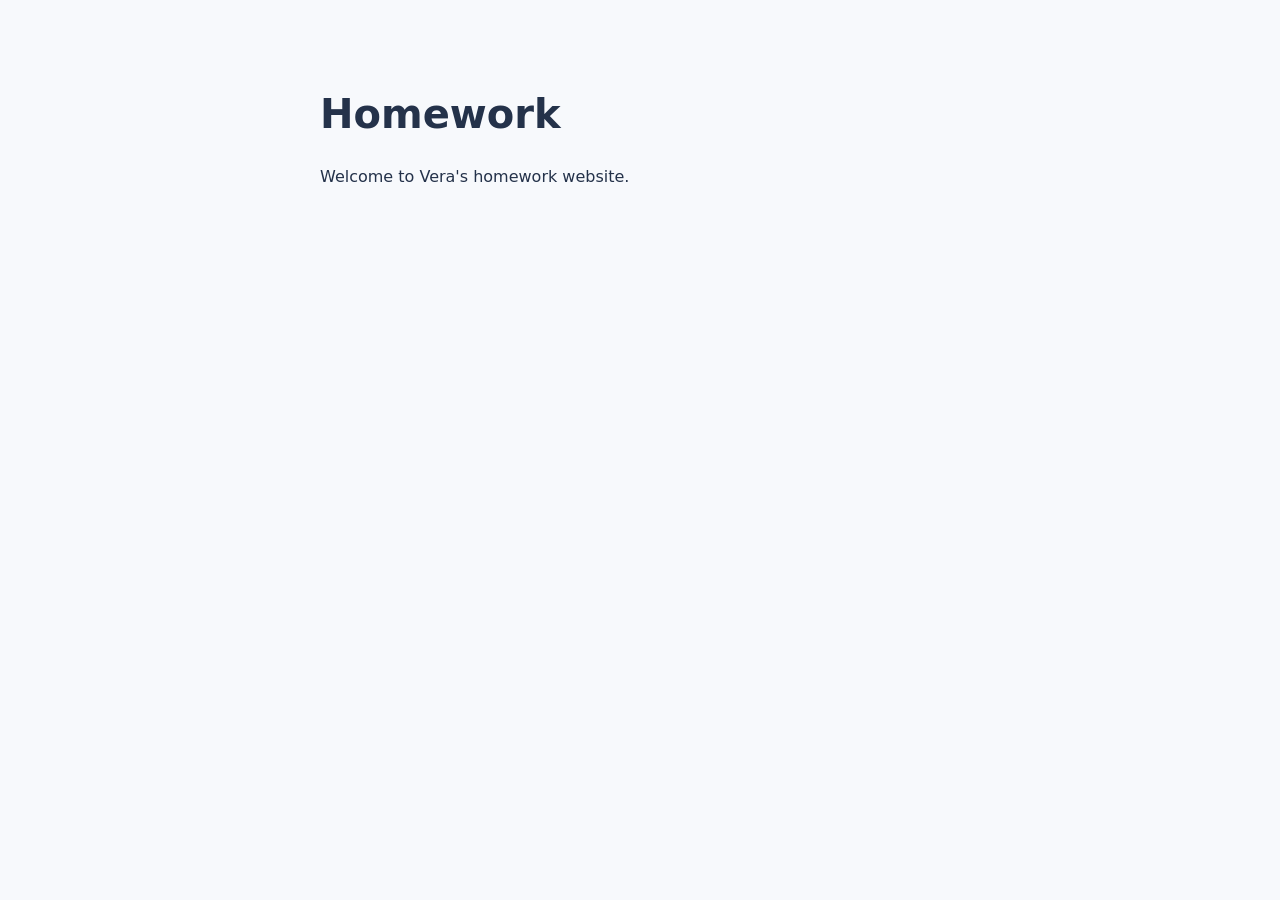
==== index.html @ b20e809d "Initialize static site for GitHub Pages" ====
<!doctype html>
<html lang="en">
  <head>
    <meta charset="utf-8">
    <meta name="viewport" content="width=device-width, initial-scale=1">
    <title>Homework</title>
    <style>
      body { margin: 0; padding: 4rem 1.5rem; font-family: system-ui, sans-serif; color: #24324a; background: #f7f9fc; }
      main { max-width: 40rem; margin: 0 auto; }
      h1 { font-size: 2.5rem; }
      p { line-height: 1.6; }
    </style>
  </head>
  <body>
    <main>
      <h1>Homework</h1>
      <p>Welcome to Vera's homework website.</p>
    </main>
  </body>
</html>
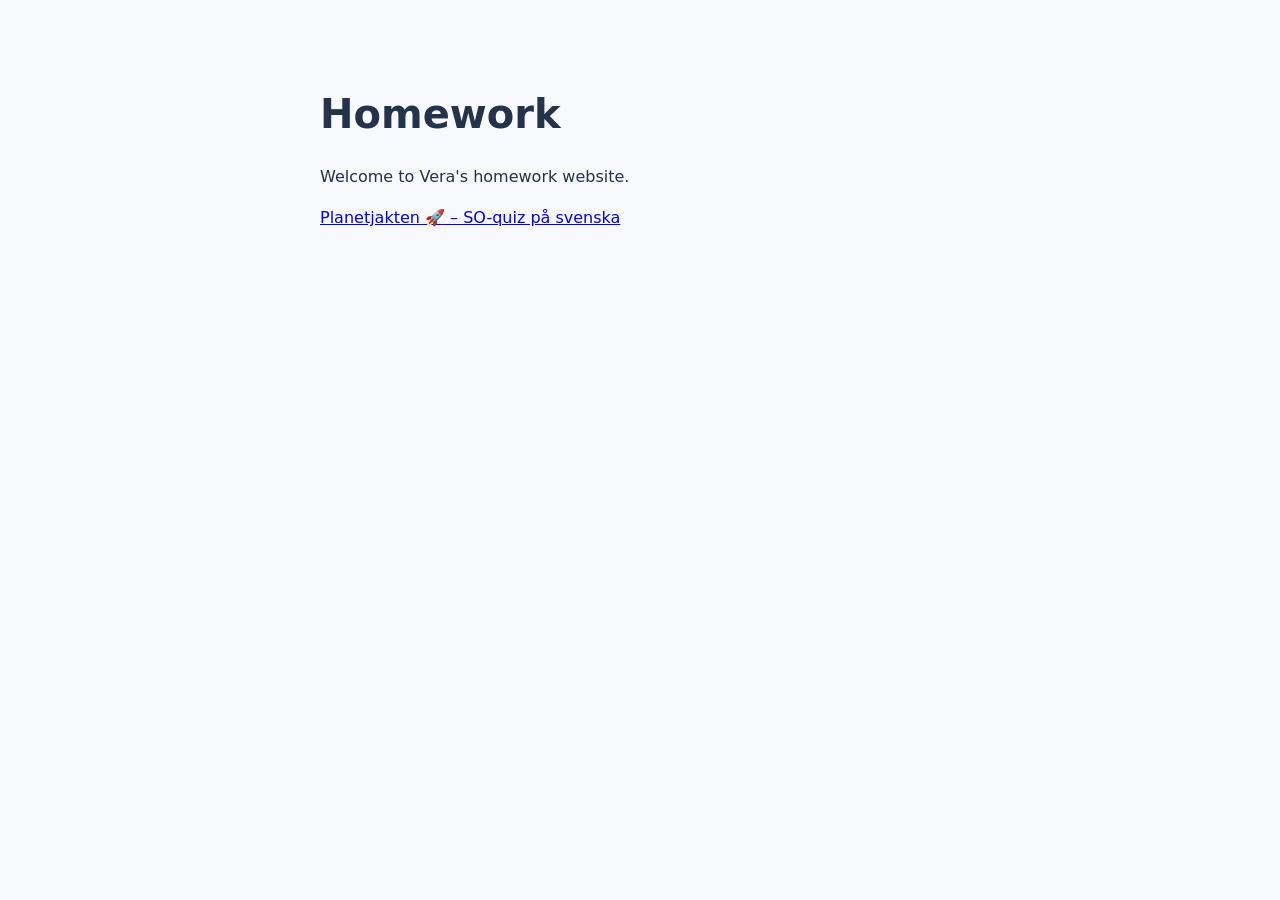
==== commit 067d8a73: "Publish Planetjakten quiz under webquiz" ====
--- a/index.html
+++ b/index.html
@@ -15,6 +15,7 @@
     <main>
       <h1>Homework</h1>
       <p>Welcome to Vera's homework website.</p>
+      <p><a href="webquiz/">Planetjakten 🚀 – SO-quiz på svenska</a></p>
     </main>
   </body>
 </html>
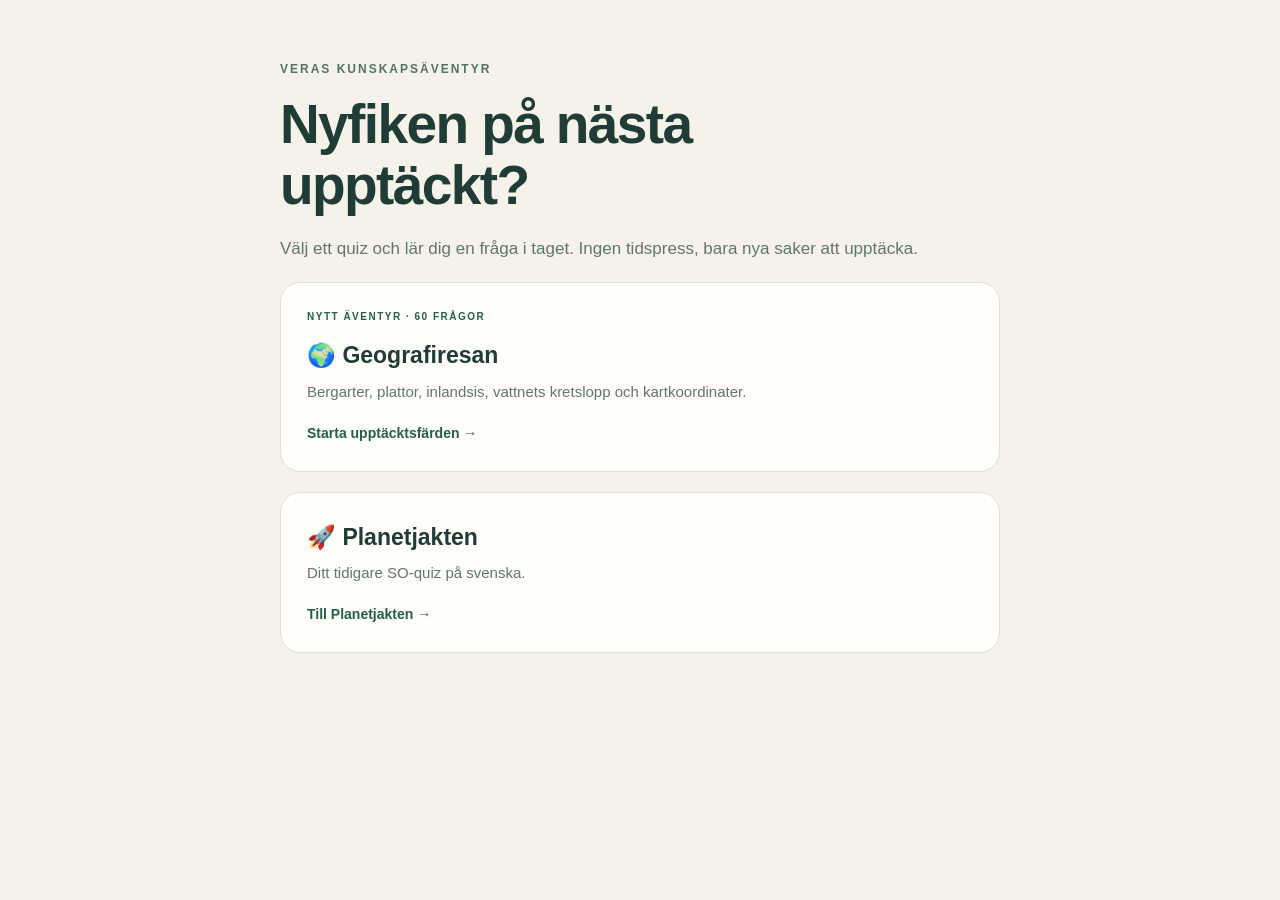
==== commit f9af1992: "Add Swedish geography adventure quiz with 60 questions" ====
--- a/index.html
+++ b/index.html
@@ -1,21 +1,2 @@
 <!doctype html>
-<html lang="en">
-  <head>
-    <meta charset="utf-8">
-    <meta name="viewport" content="width=device-width, initial-scale=1">
-    <title>Homework</title>
-    <style>
-      body { margin: 0; padding: 4rem 1.5rem; font-family: system-ui, sans-serif; color: #24324a; background: #f7f9fc; }
-      main { max-width: 40rem; margin: 0 auto; }
-      h1 { font-size: 2.5rem; }
-      p { line-height: 1.6; }
-    </style>
-  </head>
-  <body>
-    <main>
-      <h1>Homework</h1>
-      <p>Welcome to Vera's homework website.</p>
-      <p><a href="webquiz/">Planetjakten 🚀 – SO-quiz på svenska</a></p>
-    </main>
-  </body>
-</html>
+<html lang="sv"><head><meta charset="utf-8"><meta name="viewport" content="width=device-width,initial-scale=1"><title>Veras kunskapsäventyr</title><style>*{box-sizing:border-box}body{margin:0;padding:60px 22px;background:#f4f2e9;color:#203c36;font:17px/1.6 -apple-system,BlinkMacSystemFont,'Segoe UI',sans-serif}main{max-width:720px;margin:auto}.label{font-size:12px;letter-spacing:2px;color:#537461;font-weight:700}h1{font-size:clamp(36px,7vw,55px);line-height:1.1;letter-spacing:-1.6px;margin:15px 0 20px}p{color:#65756e}a{display:block;text-decoration:none;background:#fffef9;border:1px solid #dce0d5;border-radius:20px;padding:26px;margin-top:20px;color:inherit}a:hover{border-color:#235f4c}a:focus-visible{outline:3px solid #d99b35}h2{font-size:23px;margin:0 0 6px}a p{margin:0;font-size:15px}span{display:block;margin-top:18px;color:#235f4c;font-size:14px;font-weight:700}.new{font-size:10px;letter-spacing:1.5px;margin:0 0 12px}</style></head><body><main><div class="label">VERAS KUNSKAPSÄVENTYR</div><h1>Nyfiken på nästa<br>upptäckt?</h1><p>Välj ett quiz och lär dig en fråga i taget. Ingen tidspress, bara nya saker att upptäcka.</p><a href="geografiresan/"><span class="new">NYTT ÄVENTYR · 60 FRÅGOR</span><h2>🌍 Geografiresan</h2><p>Bergarter, plattor, inlandsis, vattnets kretslopp och kartkoordinater.</p><span>Starta upptäcktsfärden →</span></a><a href="planetjakten/"><h2>🚀 Planetjakten</h2><p>Ditt tidigare SO-quiz på svenska.</p><span>Till Planetjakten →</span></a></main></body></html>
